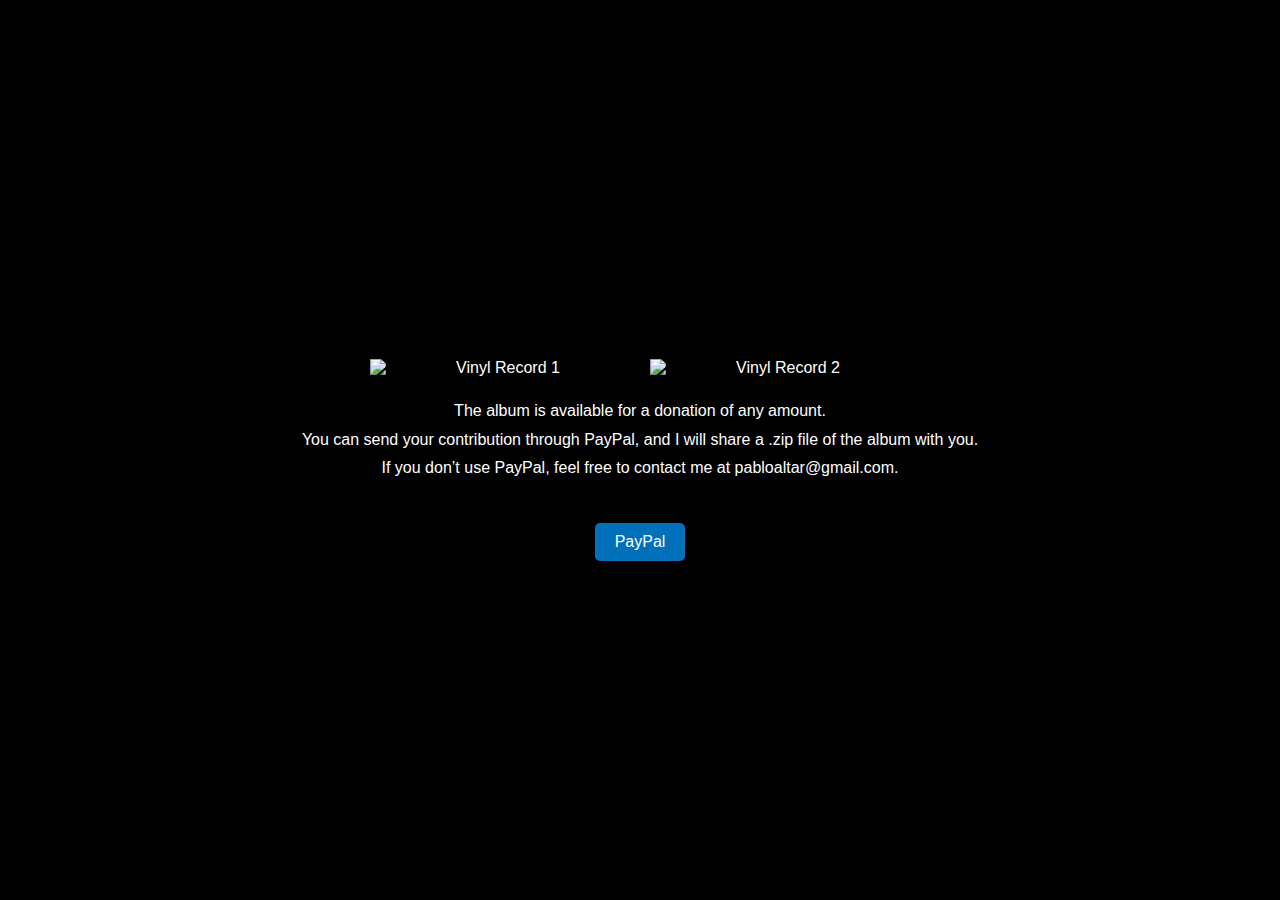
==== newpage.html @ eaad868c "Create newpage.html" ====
<!DOCTYPE html>
<html lang="en">
<head>
    <meta charset="UTF-8">
    <meta name="viewport" content="width=device-width, initial-scale=1.0">
    <title>Vinyl Page</title>
    <style>
        /* General Reset */
        body, html {
            margin: 0;
            padding: 0;
            font-family: Arial, sans-serif;
            background-color: #000000;
            color: #ffffff;
            display: flex;
            align-items: center; /* Center items vertically */
            justify-content: center; /* Center items horizontally */
            min-height: 100vh; /* Full screen height */
        }

        /* Container for all content */
        .content {
            text-align: center; /* Center-align text inside the container */
        }

        /* Container for images */
        .vinyl-images {
            display: flex;
            justify-content: center;
            gap: 20px; /* Space between the images */
            margin: 20px 0;
        }

        /* Vinyl Images */
        .vinyl-image {
            max-width: 260px;
            width: 100%;
            height: auto;
        }

        /* Common styling for tracklist and credits */
        .tracklist {
            margin: 10px 0;
            font-size: 0.8rem; /* Slightly smaller font size */
            line-height: 1.6;
        }

        .credits {
            margin: 20px 0;
            font-size: 1rem; /* Larger font size for the credits */
            line-height: 1.8;
            text-align: center;
        }

        /* PayPal Button */
        .paypal-button {
            display: inline-block;
            margin-top: 20px;
            padding: 10px 20px;
            font-size: 1rem;
            color: white;
            background-color: #0070ba;
            text-decoration: none;
            border-radius: 5px;
            transition: background-color 0.3s ease;
        }

        .paypal-button:hover {
            background-color: #005c9a;
        }
    </style>
</head>
<body>
    <div class="content">
        <!-- Tracklist -->
        <div class="tracklist">
          
        </div>

        <!-- Vinyl Images -->
        <div class="vinyl-images">
            <img src="vinyl.jpg" alt="Vinyl Record 1" class="vinyl-image">
            <img src="vinyl2.jpg" alt="Vinyl Record 2" class="vinyl-image">
        </div>

        <!-- Credits -->
        <div class="credits">
            The album is available for a donation of any amount. <br>
            You can send your contribution through PayPal, and I will share a .zip file of the album with you. <br>
            If you don’t use PayPal, feel free to contact me at pabloaltar@gmail.com.
        </div>

        <!-- PayPal Link -->
        <a href="https://paypal.me/pabloaltar" target="_blank" class="paypal-button">
            PayPal
        </a>
    </div>
</body>
</html>
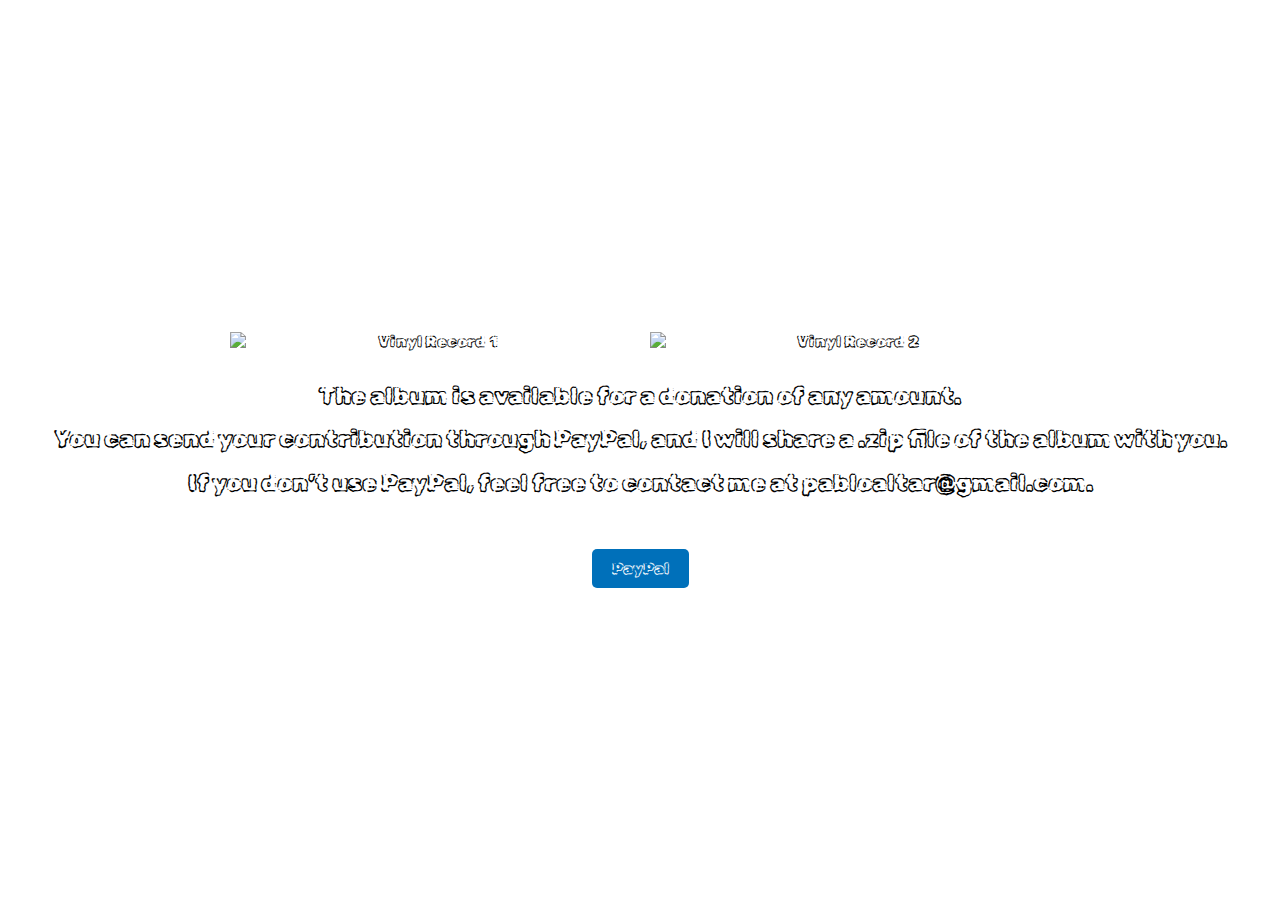
==== commit 6ec05fbd: "Update newpage.html" ====
--- a/newpage.html
+++ b/newpage.html
@@ -4,14 +4,26 @@
     <meta charset="UTF-8">
     <meta name="viewport" content="width=device-width, initial-scale=1.0">
     <title>Vinyl Page</title>
+    <!-- Google Font -->
+    <link href="https://fonts.googleapis.com/css2?family=Neonderthaw&family=Pinyon+Script&family=Rubik+Burned&display=swap" rel="stylesheet">
+
+    <!-- Font Awesome for icons -->
+    <link rel="stylesheet" href="https://cdnjs.cloudflare.com/ajax/libs/font-awesome/6.0.0-beta3/css/all.min.css">
+ 
+    <meta property="og:title" content="mfaw" />
+    <meta property="og:description" content="mforawhile" />
+    <meta property="og:image" content="https://yourwebsite.com/path-to-image/img.png" />
+    <meta property="og:url" content="https://m-f-a-w.com" />
+    <meta property="og:type" content="website" />
+
     <style>
         /* General Reset */
         body, html {
             margin: 0;
             padding: 0;
-            font-family: Arial, sans-serif;
-            background-color: #000000;
-            color: #ffffff;
+            font-family: 'Rubik Burned', Arial, sans-serif; /* Set default font */
+            background-color: #ffffff;
+            color: #000000;
             display: flex;
             align-items: center; /* Center items vertically */
             justify-content: center; /* Center items horizontally */
@@ -33,7 +45,7 @@
 
         /* Vinyl Images */
         .vinyl-image {
-            max-width: 260px;
+            max-width: 400px;
             width: 100%;
             height: auto;
         }
@@ -47,7 +59,7 @@
 
         .credits {
             margin: 20px 0;
-            font-size: 1rem; /* Larger font size for the credits */
+            font-size: 1.5rem; /* Larger font size for the credits */
             line-height: 1.8;
             text-align: center;
         }
@@ -74,7 +86,7 @@
     <div class="content">
         <!-- Tracklist -->
         <div class="tracklist">
-          
+            <p></p>
         </div>
 
         <!-- Vinyl Images -->
@@ -85,8 +97,8 @@
 
         <!-- Credits -->
         <div class="credits">
-            The album is available for a donation of any amount. <br>
-            You can send your contribution through PayPal, and I will share a .zip file of the album with you. <br>
+            <p>The album is available for a donation of any amount.<br>
+            You can send your contribution through PayPal, and I will share a .zip file of the album with you.<br>
             If you don’t use PayPal, feel free to contact me at pabloaltar@gmail.com.
         </div>
 
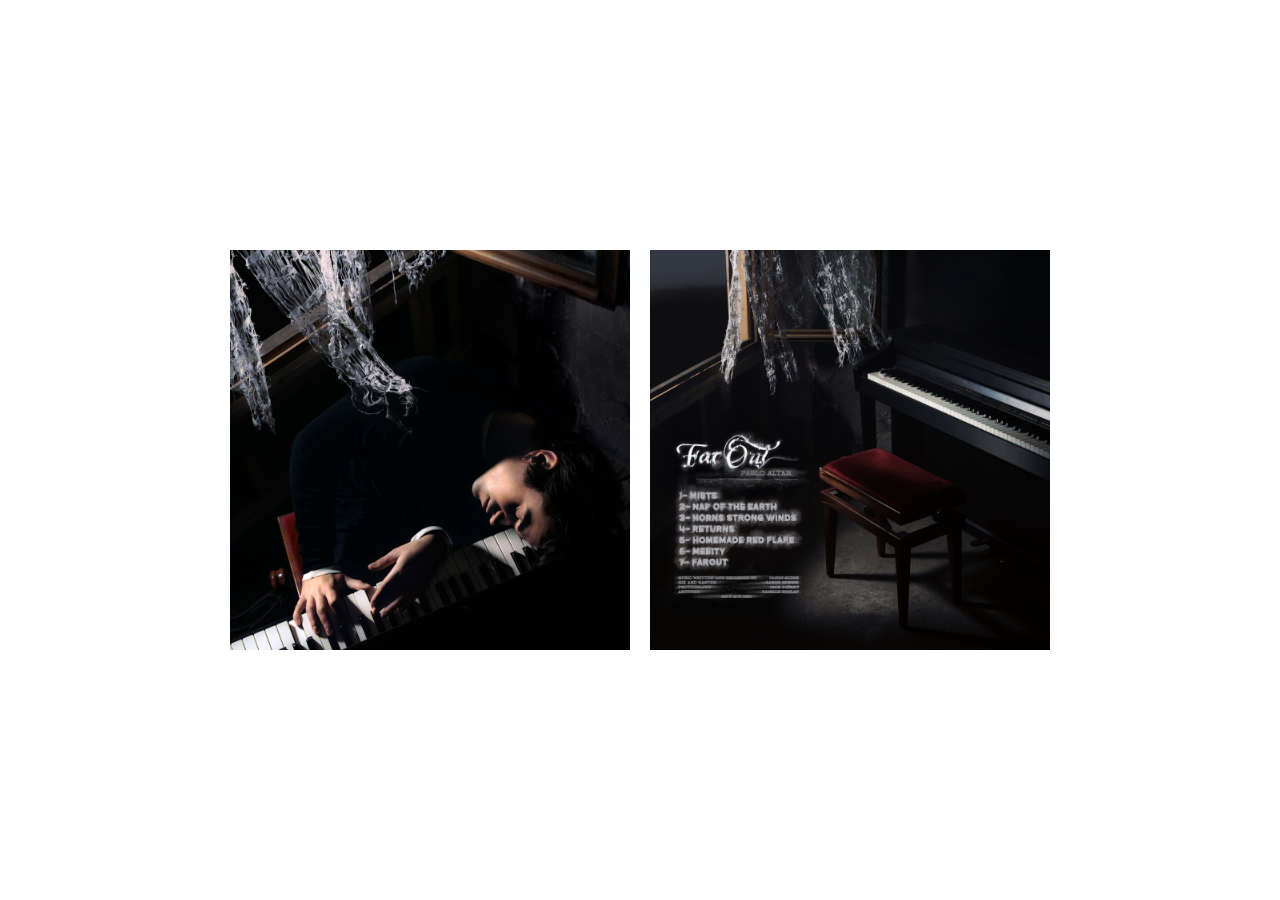
==== commit 681081e8: "Update newpage.html" ====
--- a/newpage.html
+++ b/newpage.html
@@ -95,16 +95,7 @@
             <img src="vinyl2.jpg" alt="Vinyl Record 2" class="vinyl-image">
         </div>
 
-        <!-- Credits -->
-        <div class="credits">
-            <p>The album is available for a donation of any amount.<br>
-            You can send your contribution through PayPal, and I will share a .zip file of the album with you.<br>
-            If you don’t use PayPal, feel free to contact me at pabloaltar@gmail.com.
-        </div>
-
-        <!-- PayPal Link -->
-        <a href="https://paypal.me/pabloaltar" target="_blank" class="paypal-button">
-            PayPal
+        
         </a>
     </div>
 </body>
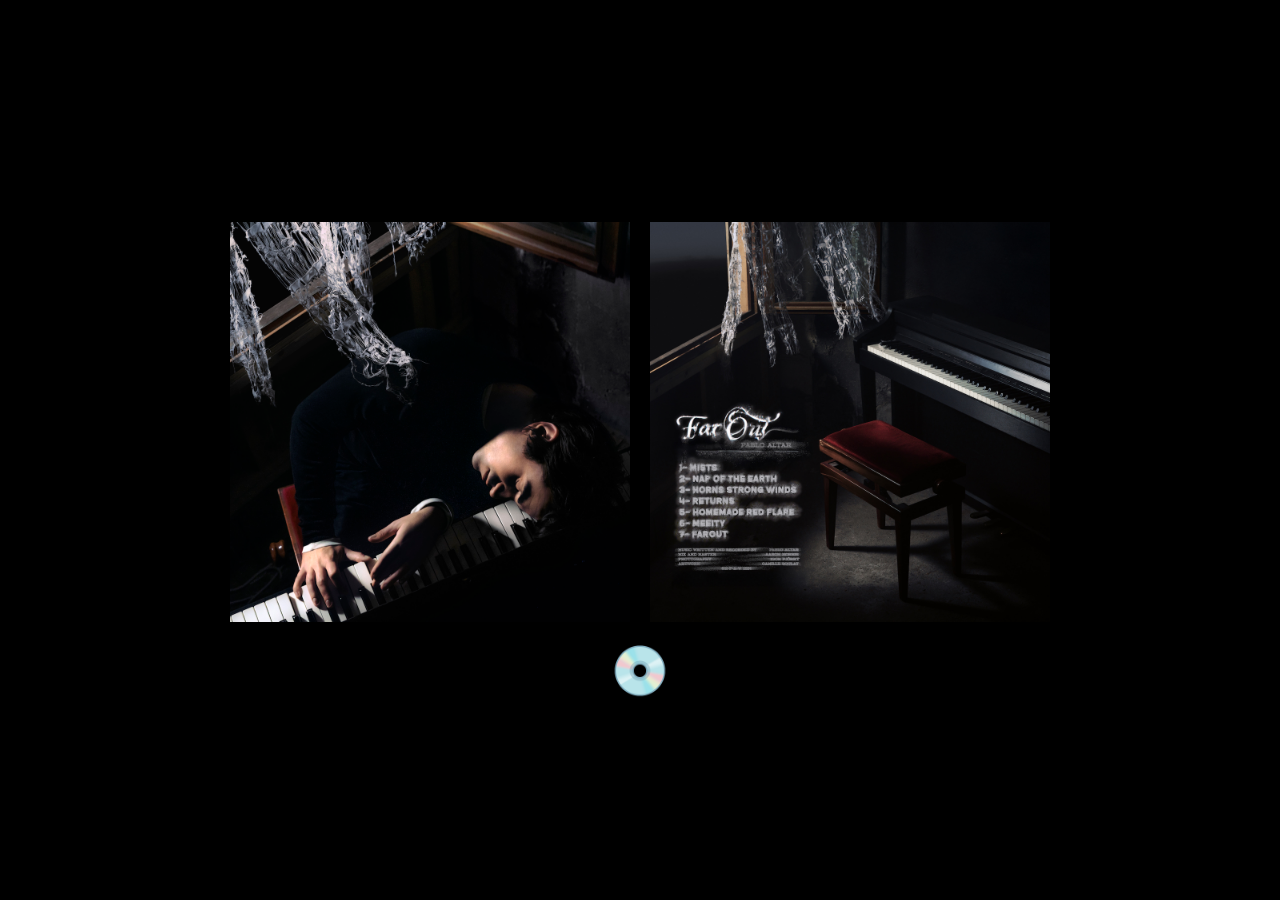
==== commit 81e5e2fd: "Update newpage.html" ====
--- a/newpage.html
+++ b/newpage.html
@@ -22,12 +22,13 @@
             margin: 0;
             padding: 0;
             font-family: 'Rubik Burned', Arial, sans-serif; /* Set default font */
-            background-color: #ffffff;
-            color: #000000;
+            background-color: #000000; /* Changed to black */
+            color: #ffffff; /* White text for contrast */
             display: flex;
             align-items: center; /* Center items vertically */
             justify-content: center; /* Center items horizontally */
             min-height: 100vh; /* Full screen height */
+            flex-direction: column;
         }
 
         /* Container for all content */
@@ -80,6 +81,19 @@
         .paypal-button:hover {
             background-color: #005c9a;
         }
+
+        /* Vinyl Link */
+        .vinyl-link {
+            display: block;
+            font-size: 3rem; /* Bigger emoji */
+            text-decoration: none;
+            margin-top: 20px; /* Space below images */
+            transition: transform 0.3s ease;
+        }
+
+        .vinyl-link:hover {
+            transform: scale(1.2); /* Slight zoom effect */
+        }
     </style>
 </head>
 <body>
@@ -95,8 +109,9 @@
             <img src="vinyl2.jpg" alt="Vinyl Record 2" class="vinyl-image">
         </div>
 
-        
-        </a>
+        <!-- Bandcamp Link with 💿 -->
+        <a href="https://pabloaltar.bandcamp.com/album/far-out" target="_blank" class="vinyl-link">💿</a>
     </div>
 </body>
 </html>
+
